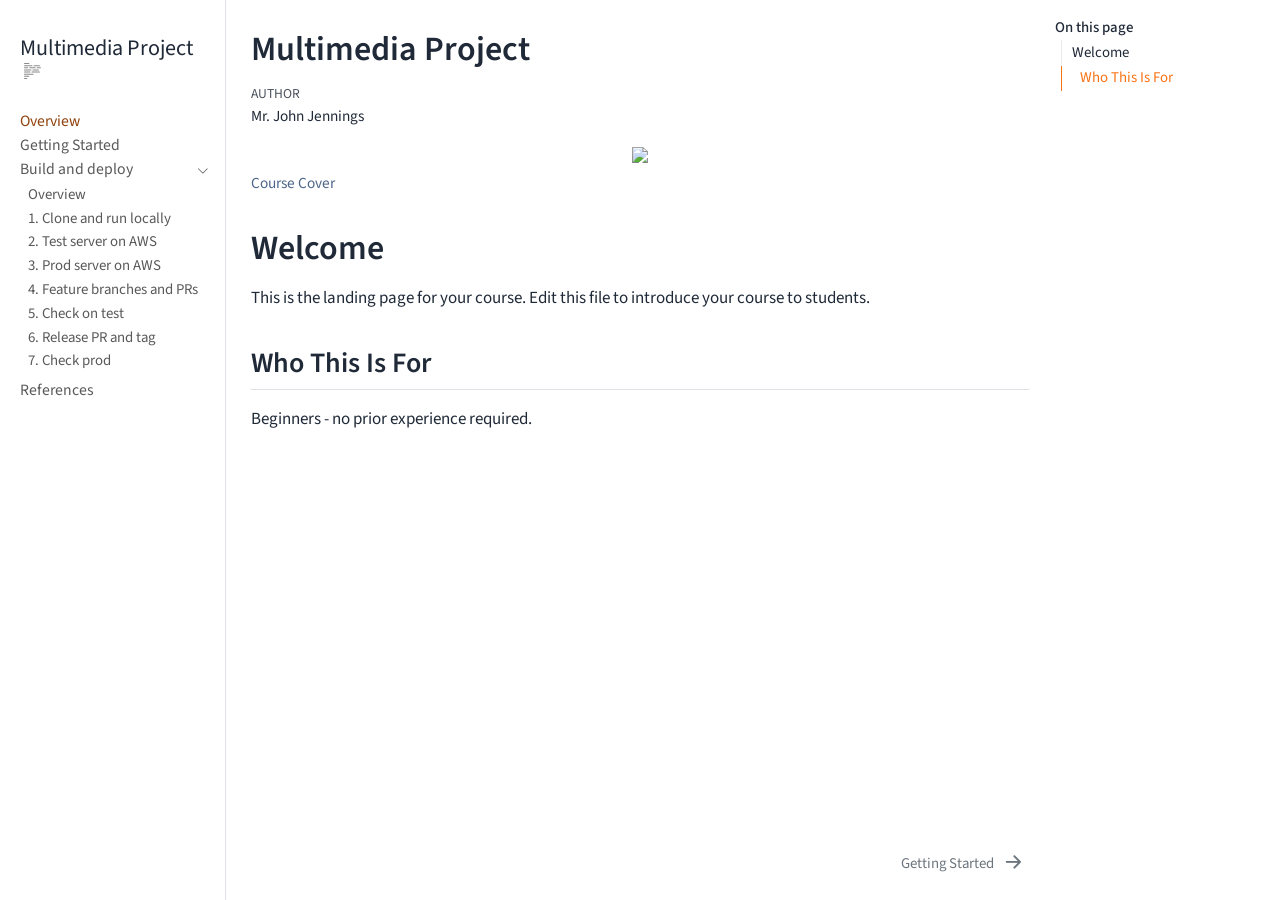
==== index.html @ 807e8c69 "deploy: johnfjennings/coursefoundry-multimedia-project@d8e4546cbbb1b9f22b62d1eb087c49deff6fbadc" ====
<!DOCTYPE html>
<html xmlns="http://www.w3.org/1999/xhtml" lang="en" xml:lang="en"><head>

<meta charset="utf-8">
<meta name="generator" content="quarto-1.9.36">

<meta name="viewport" content="width=device-width, initial-scale=1.0, user-scalable=yes">

<meta name="author" content="Mr.&nbsp;John Jennings">

<title>Multimedia Project</title>
<style>
/* Default styles provided by pandoc.
** See https://pandoc.org/MANUAL.html#variables-for-html for config info.
*/
code{white-space: pre-wrap;}
span.smallcaps{font-variant: small-caps;}
div.columns{display: flex; gap: min(4vw, 1.5em);}
div.column{flex: auto; overflow-x: auto;}
div.hanging-indent{margin-left: 1.5em; text-indent: -1.5em;}
ul.task-list{list-style: none;}
ul.task-list li input[type="checkbox"] {
  width: 0.8em;
  margin: 0 0.8em 0.2em -1em; /* quarto-specific, see https://github.com/quarto-dev/quarto-cli/issues/4556 */ 
  vertical-align: middle;
}
</style>


<script src="site_libs/quarto-nav/quarto-nav.js"></script>
<script src="site_libs/quarto-nav/headroom.min.js"></script>
<script src="site_libs/clipboard/clipboard.min.js"></script>
<script src="site_libs/quarto-search/autocomplete.umd.js"></script>
<script src="site_libs/quarto-search/fuse.min.js"></script>
<script src="site_libs/quarto-search/quarto-search.js"></script>
<meta name="quarto:offset" content="./">
<link href="./modules/01-introduction/01-welcome.html" rel="next">
<script src="site_libs/quarto-html/quarto.js" type="module"></script>
<script src="site_libs/quarto-html/tabsets/tabsets.js" type="module"></script>
<script src="site_libs/quarto-html/popper.min.js"></script>
<script src="site_libs/quarto-html/tippy.umd.min.js"></script>
<script src="site_libs/quarto-html/anchor.min.js"></script>
<link href="site_libs/quarto-html/tippy.css" rel="stylesheet">
<link href="site_libs/quarto-html/quarto-syntax-highlighting-845c23b38eaddc0f92fda52bfe77a8c8.css" rel="stylesheet" class="quarto-color-scheme" id="quarto-text-highlighting-styles">
<link href="site_libs/quarto-html/quarto-syntax-highlighting-dark-f418161beb48e0141c760e455f12af2c.css" rel="stylesheet" class="quarto-color-scheme quarto-color-alternate" id="quarto-text-highlighting-styles">
<link href="site_libs/quarto-html/quarto-syntax-highlighting-845c23b38eaddc0f92fda52bfe77a8c8.css" rel="stylesheet" class="quarto-color-scheme-extra" id="quarto-text-highlighting-styles">
<script src="site_libs/bootstrap/bootstrap.min.js"></script>
<link href="site_libs/bootstrap/bootstrap-icons.css" rel="stylesheet">
<link href="site_libs/bootstrap/bootstrap-019dd9e30329d5e39bc12f546347f0af.min.css" rel="stylesheet" append-hash="true" class="quarto-color-scheme" id="quarto-bootstrap" data-mode="light">
<link href="site_libs/bootstrap/bootstrap-dark-019dd9e30329d5e39bc12f546347f0af.min.css" rel="stylesheet" append-hash="true" class="quarto-color-scheme quarto-color-alternate" id="quarto-bootstrap" data-mode="light">
<link href="site_libs/bootstrap/bootstrap-019dd9e30329d5e39bc12f546347f0af.min.css" rel="stylesheet" append-hash="true" class="quarto-color-scheme-extra" id="quarto-bootstrap" data-mode="light">
<link href="site_libs/quarto-contrib/naquiz-styles-1.0.4/buttons.css" rel="stylesheet">
<script id="quarto-search-options" type="application/json">{
  "location": "navbar",
  "copy-button": false,
  "collapse-after": 3,
  "panel-placement": "end",
  "type": "textbox",
  "limit": 50,
  "keyboard-shortcut": [
    "f",
    "/",
    "s"
  ],
  "language": {
    "search-no-results-text": "No results",
    "search-matching-documents-text": "matching documents",
    "search-copy-link-title": "Copy link to search",
    "search-hide-matches-text": "Hide additional matches",
    "search-more-match-text": "more match in this document",
    "search-more-matches-text": "more matches in this document",
    "search-clear-button-title": "Clear",
    "search-text-placeholder": "",
    "search-detached-cancel-button-title": "Cancel",
    "search-submit-button-title": "Submit",
    "search-label": "Search"
  }
}</script>


<meta property="og:title" content="Multimedia Project">
<meta property="og:description" content="">
<meta property="og:image" content="https://odvtslzlamhvkuthtsnx.supabase.co/storage/v1/object/public/course-assets/d8053ab3-9aa1-4a5c-8a88-1c094bd2d24f/images/cf-cover.svg">
<meta property="og:site_name" content="Multimedia Project">
<script type='application/ld+json'>{"@context": "https://schema.org", "@type": "Course", "name": "Multimedia Project", "description": "A free online course published with CourseFoundry.", "url": "https://johnfjennings.github.io/coursefoundry-multimedia-project-pages/", "inLanguage": "en", "provider": {"@type": "Organization", "name": "CourseFoundry", "url": "https://www.coursefoundry.com"}, "offers": {"@type": "Offer", "category": "Free", "price": 0, "priceCurrency": "USD"}, "hasCourseInstance": {"@type": "CourseInstance", "courseMode": "online"}}</script></head>

<body class="nav-sidebar docked quarto-light">

<div id="quarto-search-results"></div>
  <header id="quarto-header" class="headroom fixed-top">
  <nav class="quarto-secondary-nav">
    <div class="container-fluid d-flex">
      <button type="button" class="quarto-btn-toggle btn" data-bs-toggle="collapse" role="button" data-bs-target=".quarto-sidebar-collapse-item" aria-controls="quarto-sidebar" aria-expanded="false" aria-label="Toggle sidebar navigation" onclick="if (window.quartoToggleHeadroom) { window.quartoToggleHeadroom(); }">
        <i class="bi bi-layout-text-sidebar-reverse"></i>
      </button>
        <nav class="quarto-page-breadcrumbs" aria-label="breadcrumb"><ol class="breadcrumb"><li class="breadcrumb-item"><a href="./index.html">Overview</a></li></ol></nav>
        <a class="flex-grow-1" role="navigation" data-bs-toggle="collapse" data-bs-target=".quarto-sidebar-collapse-item" aria-controls="quarto-sidebar" aria-expanded="false" aria-label="Toggle sidebar navigation" onclick="if (window.quartoToggleHeadroom) { window.quartoToggleHeadroom(); }">      
        </a>
    </div>
  </nav>
</header>
<!-- content -->
<div id="quarto-content" class="quarto-container page-columns page-rows-contents page-layout-article">
<!-- sidebar -->
  <nav id="quarto-sidebar" class="sidebar collapse collapse-horizontal quarto-sidebar-collapse-item sidebar-navigation docked overflow-auto">
    <div class="pt-lg-2 mt-2 text-left sidebar-header">
    <div class="sidebar-title mb-0 py-0">
      <a href="./">Multimedia Project</a> 
        <div class="sidebar-tools-main">
  <a href="" class="quarto-reader-toggle quarto-navigation-tool px-1" onclick="window.quartoToggleReader(); return false;" title="Toggle reader mode">
  <div class="quarto-reader-toggle-btn">
  <i class="bi"></i>
  </div>
</a>
</div>
    </div>
      </div>
    <div class="sidebar-menu-container"> 
    <ul class="list-unstyled mt-1">
        <li class="sidebar-item">
  <div class="sidebar-item-container"> 
  <a href="./index.html" class="sidebar-item-text sidebar-link active">
 <span class="menu-text">Overview</span></a>
  </div>
</li>
        <li class="sidebar-item">
  <div class="sidebar-item-container"> 
  <a href="./modules/01-introduction/01-welcome.html" class="sidebar-item-text sidebar-link">
 <span class="menu-text">Getting Started</span></a>
  </div>
</li>
        <li class="sidebar-item sidebar-item-section">
      <div class="sidebar-item-container"> 
            <a class="sidebar-item-text sidebar-link text-start" data-bs-toggle="collapse" data-bs-target="#quarto-sidebar-section-1" role="navigation" aria-expanded="true">
 <span class="menu-text">Build and deploy</span></a>
          <a class="sidebar-item-toggle text-start" data-bs-toggle="collapse" data-bs-target="#quarto-sidebar-section-1" role="navigation" aria-expanded="true" aria-label="Toggle section">
            <i class="bi bi-chevron-right ms-2"></i>
          </a> 
      </div>
      <ul id="quarto-sidebar-section-1" class="collapse list-unstyled sidebar-section depth1 show">  
          <li class="sidebar-item">
  <div class="sidebar-item-container"> 
  <a href="./modules/02-build-and-deploy/00-overview.html" class="sidebar-item-text sidebar-link">
 <span class="menu-text">Overview</span></a>
  </div>
</li>
          <li class="sidebar-item">
  <div class="sidebar-item-container"> 
  <a href="./modules/02-build-and-deploy/01-clone-and-run-locally.html" class="sidebar-item-text sidebar-link">
 <span class="menu-text">1. Clone and run locally</span></a>
  </div>
</li>
          <li class="sidebar-item">
  <div class="sidebar-item-container"> 
  <a href="./modules/02-build-and-deploy/02-test-server.html" class="sidebar-item-text sidebar-link">
 <span class="menu-text">2. Test server on AWS</span></a>
  </div>
</li>
          <li class="sidebar-item">
  <div class="sidebar-item-container"> 
  <a href="./modules/02-build-and-deploy/03-prod-server.html" class="sidebar-item-text sidebar-link">
 <span class="menu-text">3. Prod server on AWS</span></a>
  </div>
</li>
          <li class="sidebar-item">
  <div class="sidebar-item-container"> 
  <a href="./modules/02-build-and-deploy/04-feature-branches-and-prs.html" class="sidebar-item-text sidebar-link">
 <span class="menu-text">4. Feature branches and PRs</span></a>
  </div>
</li>
          <li class="sidebar-item">
  <div class="sidebar-item-container"> 
  <a href="./modules/02-build-and-deploy/05-check-on-test.html" class="sidebar-item-text sidebar-link">
 <span class="menu-text">5. Check on test</span></a>
  </div>
</li>
          <li class="sidebar-item">
  <div class="sidebar-item-container"> 
  <a href="./modules/02-build-and-deploy/06-release-pr-and-tag.html" class="sidebar-item-text sidebar-link">
 <span class="menu-text">6. Release PR and tag</span></a>
  </div>
</li>
          <li class="sidebar-item">
  <div class="sidebar-item-container"> 
  <a href="./modules/02-build-and-deploy/07-check-prod.html" class="sidebar-item-text sidebar-link">
 <span class="menu-text">7. Check prod</span></a>
  </div>
</li>
      </ul>
  </li>
        <li class="sidebar-item">
  <div class="sidebar-item-container"> 
  <a href="./references.html" class="sidebar-item-text sidebar-link">
 <span class="menu-text">References</span></a>
  </div>
</li>
    </ul>
    </div>
</nav>
<div id="quarto-sidebar-glass" class="quarto-sidebar-collapse-item" data-bs-toggle="collapse" data-bs-target=".quarto-sidebar-collapse-item"></div>
<!-- margin-sidebar -->
    <div id="quarto-margin-sidebar" class="sidebar margin-sidebar">
        <nav id="TOC" role="doc-toc" class="toc-active">
    <h2 id="toc-title">On this page</h2>
   
  <ul>
  <li><a href="#welcome" id="toc-welcome" class="nav-link active" data-scroll-target="#welcome">Welcome</a>
  <ul class="collapse">
  <li><a href="#who-this-is-for" id="toc-who-this-is-for" class="nav-link" data-scroll-target="#who-this-is-for">Who This Is For</a></li>
  </ul></li>
  </ul>
</nav>
    </div>
<!-- main -->
<main class="content" id="quarto-document-content">

<header id="title-block-header" class="quarto-title-block default">
<div class="quarto-title">
<h1 class="title">Multimedia Project</h1>
</div>



<div class="quarto-title-meta">

    <div>
    <div class="quarto-title-meta-heading">Author</div>
    <div class="quarto-title-meta-contents">
             <p>Mr.&nbsp;John Jennings </p>
          </div>
  </div>
    
  
    
  </div>
  


</header>


<div class="quarto-figure quarto-figure-center">
<figure class="figure">
<p><img src="https://odvtslzlamhvkuthtsnx.supabase.co/storage/v1/object/public/course-assets/d8053ab3-9aa1-4a5c-8a88-1c094bd2d24f/images/cf-cover.svg" class="img-fluid figure-img"></p>
<figcaption>Course Cover</figcaption>
</figure>
</div>
<section id="welcome" class="level1">
<h1>Welcome</h1>
<p>This is the landing page for your course. Edit this file to introduce your course to students.</p>
<section id="who-this-is-for" class="level2">
<h2 class="anchored" data-anchor-id="who-this-is-for">Who This Is For</h2>
<p>Beginners - no prior experience required.</p>


</section>
</section>

</main> <!-- /main -->
<script id="quarto-html-after-body" type="application/javascript">
  window.document.addEventListener("DOMContentLoaded", function (event) {
    const icon = "";
    const anchorJS = new window.AnchorJS();
    anchorJS.options = {
      placement: 'right',
      icon: icon
    };
    anchorJS.add('.anchored');
    const isCodeAnnotation = (el) => {
      for (const clz of el.classList) {
        if (clz.startsWith('code-annotation-')) {                     
          return true;
        }
      }
      return false;
    }
    const onCopySuccess = function(e) {
      // button target
      const button = e.trigger;
      // don't keep focus
      button.blur();
      // flash "checked"
      button.classList.add('code-copy-button-checked');
      var currentTitle = button.getAttribute("title");
      button.setAttribute("title", "Copied!");
      let tooltip;
      if (window.bootstrap) {
        button.setAttribute("data-bs-toggle", "tooltip");
        button.setAttribute("data-bs-placement", "left");
        button.setAttribute("data-bs-title", "Copied!");
        tooltip = new bootstrap.Tooltip(button, 
          { trigger: "manual", 
            customClass: "code-copy-button-tooltip",
            offset: [0, -8]});
        tooltip.show();    
      }
      setTimeout(function() {
        if (tooltip) {
          tooltip.hide();
          button.removeAttribute("data-bs-title");
          button.removeAttribute("data-bs-toggle");
          button.removeAttribute("data-bs-placement");
        }
        button.setAttribute("title", currentTitle);
        button.classList.remove('code-copy-button-checked');
      }, 1000);
      // clear code selection
      e.clearSelection();
    }
    const getTextToCopy = function(trigger) {
      const outerScaffold = trigger.parentElement.cloneNode(true);
      const codeEl = outerScaffold.querySelector('code');
      for (const childEl of codeEl.children) {
        if (isCodeAnnotation(childEl)) {
          childEl.remove();
        }
      }
      return codeEl.innerText;
    }
    const clipboard = new window.ClipboardJS('.code-copy-button:not([data-in-quarto-modal])', {
      text: getTextToCopy
    });
    clipboard.on('success', onCopySuccess);
    if (window.document.getElementById('quarto-embedded-source-code-modal')) {
      const clipboardModal = new window.ClipboardJS('.code-copy-button[data-in-quarto-modal]', {
        text: getTextToCopy,
        container: window.document.getElementById('quarto-embedded-source-code-modal')
      });
      clipboardModal.on('success', onCopySuccess);
    }
      var localhostRegex = new RegExp(/^(?:http|https):\/\/localhost\:?[0-9]*\//);
      var mailtoRegex = new RegExp(/^mailto:/);
        var filterRegex = new RegExp('/' + window.location.host + '/');
      var isInternal = (href) => {
          return filterRegex.test(href) || localhostRegex.test(href) || mailtoRegex.test(href);
      }
      // Inspect non-navigation links and adorn them if external
     var links = window.document.querySelectorAll('a[href]:not(.nav-link):not(.navbar-brand):not(.toc-action):not(.sidebar-link):not(.sidebar-item-toggle):not(.pagination-link):not(.no-external):not([aria-hidden]):not(.dropdown-item):not(.quarto-navigation-tool):not(.about-link)');
      for (var i=0; i<links.length; i++) {
        const link = links[i];
        if (!isInternal(link.href)) {
          // undo the damage that might have been done by quarto-nav.js in the case of
          // links that we want to consider external
          if (link.dataset.originalHref !== undefined) {
            link.href = link.dataset.originalHref;
          }
        }
      }
    function tippyHover(el, contentFn, onTriggerFn, onUntriggerFn) {
      const config = {
        allowHTML: true,
        maxWidth: 500,
        delay: 100,
        arrow: false,
        appendTo: function(el) {
            return el.parentElement;
        },
        interactive: true,
        interactiveBorder: 10,
        theme: 'quarto',
        placement: 'bottom-start',
      };
      if (contentFn) {
        config.content = contentFn;
      }
      if (onTriggerFn) {
        config.onTrigger = onTriggerFn;
      }
      if (onUntriggerFn) {
        config.onUntrigger = onUntriggerFn;
      }
      window.tippy(el, config); 
    }
    const noterefs = window.document.querySelectorAll('a[role="doc-noteref"]');
    for (var i=0; i<noterefs.length; i++) {
      const ref = noterefs[i];
      tippyHover(ref, function() {
        // use id or data attribute instead here
        let href = ref.getAttribute('data-footnote-href') || ref.getAttribute('href');
        try { href = new URL(href).hash; } catch {}
        const id = href.replace(/^#\/?/, "");
        const note = window.document.getElementById(id);
        if (note) {
          return note.innerHTML;
        } else {
          return "";
        }
      });
    }
    const xrefs = window.document.querySelectorAll('a.quarto-xref');
    const processXRef = (id, note) => {
      // Strip column container classes
      const stripColumnClz = (el) => {
        el.classList.remove("page-full", "page-columns");
        if (el.children) {
          for (const child of el.children) {
            stripColumnClz(child);
          }
        }
      }
      stripColumnClz(note)
      if (id === null || id.startsWith('sec-')) {
        // Special case sections, only their first couple elements
        const container = document.createElement("div");
        if (note.children && note.children.length > 2) {
          container.appendChild(note.children[0].cloneNode(true));
          for (let i = 1; i < note.children.length; i++) {
            const child = note.children[i];
            if (child.tagName === "P" && child.innerText === "") {
              continue;
            } else {
              container.appendChild(child.cloneNode(true));
              break;
            }
          }
          if (window.Quarto?.typesetMath) {
            window.Quarto.typesetMath(container);
          }
          return container.innerHTML
        } else {
          if (window.Quarto?.typesetMath) {
            window.Quarto.typesetMath(note);
          }
          return note.innerHTML;
        }
      } else {
        // Remove any anchor links if they are present
        const anchorLink = note.querySelector('a.anchorjs-link');
        if (anchorLink) {
          anchorLink.remove();
        }
        if (window.Quarto?.typesetMath) {
          window.Quarto.typesetMath(note);
        }
        if (note.classList.contains("callout")) {
          return note.outerHTML;
        } else {
          return note.innerHTML;
        }
      }
    }
    for (var i=0; i<xrefs.length; i++) {
      const xref = xrefs[i];
      tippyHover(xref, undefined, function(instance) {
        instance.disable();
        let url = xref.getAttribute('href');
        let hash = undefined; 
        if (url.startsWith('#')) {
          hash = url;
        } else {
          try { hash = new URL(url).hash; } catch {}
        }
        if (hash) {
          const id = hash.replace(/^#\/?/, "");
          const note = window.document.getElementById(id);
          if (note !== null) {
            try {
              const html = processXRef(id, note.cloneNode(true));
              instance.setContent(html);
            } finally {
              instance.enable();
              instance.show();
            }
          } else {
            // See if we can fetch this
            fetch(url.split('#')[0])
            .then(res => res.text())
            .then(html => {
              const parser = new DOMParser();
              const htmlDoc = parser.parseFromString(html, "text/html");
              const note = htmlDoc.getElementById(id);
              if (note !== null) {
                const html = processXRef(id, note);
                instance.setContent(html);
              } 
            }).finally(() => {
              instance.enable();
              instance.show();
            });
          }
        } else {
          // See if we can fetch a full url (with no hash to target)
          // This is a special case and we should probably do some content thinning / targeting
          fetch(url)
          .then(res => res.text())
          .then(html => {
            const parser = new DOMParser();
            const htmlDoc = parser.parseFromString(html, "text/html");
            const note = htmlDoc.querySelector('main.content');
            if (note !== null) {
              // This should only happen for chapter cross references
              // (since there is no id in the URL)
              // remove the first header
              if (note.children.length > 0 && note.children[0].tagName === "HEADER") {
                note.children[0].remove();
              }
              const html = processXRef(null, note);
              instance.setContent(html);
            } 
          }).finally(() => {
            instance.enable();
            instance.show();
          });
        }
      }, function(instance) {
      });
    }
        let selectedAnnoteEl;
        const selectorForAnnotation = ( cell, annotation) => {
          let cellAttr = 'data-code-cell="' + cell + '"';
          let lineAttr = 'data-code-annotation="' +  annotation + '"';
          const selector = 'span[' + cellAttr + '][' + lineAttr + ']';
          return selector;
        }
        const selectCodeLines = (annoteEl) => {
          const doc = window.document;
          const targetCell = annoteEl.getAttribute("data-target-cell");
          const targetAnnotation = annoteEl.getAttribute("data-target-annotation");
          const annoteSpan = window.document.querySelector(selectorForAnnotation(targetCell, targetAnnotation));
          const lines = annoteSpan.getAttribute("data-code-lines").split(",");
          const lineIds = lines.map((line) => {
            return targetCell + "-" + line;
          })
          let top = null;
          let height = null;
          let parent = null;
          if (lineIds.length > 0) {
              //compute the position of the single el (top and bottom and make a div)
              const el = window.document.getElementById(lineIds[0]);
              top = el.offsetTop;
              height = el.offsetHeight;
              parent = el.parentElement.parentElement;
            if (lineIds.length > 1) {
              const lastEl = window.document.getElementById(lineIds[lineIds.length - 1]);
              const bottom = lastEl.offsetTop + lastEl.offsetHeight;
              height = bottom - top;
            }
            if (top !== null && height !== null && parent !== null) {
              // cook up a div (if necessary) and position it 
              let div = window.document.getElementById("code-annotation-line-highlight");
              if (div === null) {
                div = window.document.createElement("div");
                div.setAttribute("id", "code-annotation-line-highlight");
                div.style.position = 'absolute';
                parent.appendChild(div);
              }
              div.style.top = top - 2 + "px";
              div.style.height = height + 4 + "px";
              div.style.left = 0;
              let gutterDiv = window.document.getElementById("code-annotation-line-highlight-gutter");
              if (gutterDiv === null) {
                gutterDiv = window.document.createElement("div");
                gutterDiv.setAttribute("id", "code-annotation-line-highlight-gutter");
                gutterDiv.style.position = 'absolute';
                const codeCell = window.document.getElementById(targetCell);
                const gutter = codeCell.querySelector('.code-annotation-gutter');
                gutter.appendChild(gutterDiv);
              }
              gutterDiv.style.top = top - 2 + "px";
              gutterDiv.style.height = height + 4 + "px";
            }
            selectedAnnoteEl = annoteEl;
          }
        };
        const unselectCodeLines = () => {
          const elementsIds = ["code-annotation-line-highlight", "code-annotation-line-highlight-gutter"];
          elementsIds.forEach((elId) => {
            const div = window.document.getElementById(elId);
            if (div) {
              div.remove();
            }
          });
          selectedAnnoteEl = undefined;
        };
          // Handle positioning of the toggle
      window.addEventListener(
        "resize",
        throttle(() => {
          elRect = undefined;
          if (selectedAnnoteEl) {
            selectCodeLines(selectedAnnoteEl);
          }
        }, 10)
      );
      function throttle(fn, ms) {
      let throttle = false;
      let timer;
        return (...args) => {
          if(!throttle) { // first call gets through
              fn.apply(this, args);
              throttle = true;
          } else { // all the others get throttled
              if(timer) clearTimeout(timer); // cancel #2
              timer = setTimeout(() => {
                fn.apply(this, args);
                timer = throttle = false;
              }, ms);
          }
        };
      }
        // Attach click handler to the DT
        const annoteDls = window.document.querySelectorAll('dt[data-target-cell]');
        for (const annoteDlNode of annoteDls) {
          annoteDlNode.addEventListener('click', (event) => {
            const clickedEl = event.target;
            if (clickedEl !== selectedAnnoteEl) {
              unselectCodeLines();
              const activeEl = window.document.querySelector('dt[data-target-cell].code-annotation-active');
              if (activeEl) {
                activeEl.classList.remove('code-annotation-active');
              }
              selectCodeLines(clickedEl);
              clickedEl.classList.add('code-annotation-active');
            } else {
              // Unselect the line
              unselectCodeLines();
              clickedEl.classList.remove('code-annotation-active');
            }
          });
        }
    const findCites = (el) => {
      const parentEl = el.parentElement;
      if (parentEl) {
        const cites = parentEl.dataset.cites;
        if (cites) {
          return {
            el,
            cites: cites.split(' ')
          };
        } else {
          return findCites(el.parentElement)
        }
      } else {
        return undefined;
      }
    };
    var bibliorefs = window.document.querySelectorAll('a[role="doc-biblioref"]');
    for (var i=0; i<bibliorefs.length; i++) {
      const ref = bibliorefs[i];
      const citeInfo = findCites(ref);
      if (citeInfo) {
        tippyHover(citeInfo.el, function() {
          var popup = window.document.createElement('div');
          citeInfo.cites.forEach(function(cite) {
            var citeDiv = window.document.createElement('div');
            citeDiv.classList.add('hanging-indent');
            citeDiv.classList.add('csl-entry');
            var biblioDiv = window.document.getElementById('ref-' + cite);
            if (biblioDiv) {
              citeDiv.innerHTML = biblioDiv.innerHTML;
            }
            popup.appendChild(citeDiv);
          });
          return popup.innerHTML;
        });
      }
    }
  });
  </script>
<nav class="page-navigation">
  <div class="nav-page nav-page-previous">
  </div>
  <div class="nav-page nav-page-next">
      <a href="./modules/01-introduction/01-welcome.html" class="pagination-link" aria-label="Getting Started">
        <span class="nav-page-text">Getting Started</span> <i class="bi bi-arrow-right-short"></i>
      </a>
  </div>
</nav>
</div> <!-- /content -->
<!-- Render ```mermaid fenced code blocks that Quarto leaves as plain code -->
<script>
  document.addEventListener('DOMContentLoaded', function () {
    var fenced = document.querySelectorAll('pre.sourceCode.mermaid');
    if (!fenced.length) return;
    function run() {
      mermaid.initialize({ startOnLoad: false, theme: 'dark' });
      fenced.forEach(function (pre) {
        var code = pre.querySelector('code');
        var text = code ? code.textContent : pre.textContent;
        var wrapper = pre.closest('div.sourceCode') || pre;
        var div = document.createElement('div');
        div.className = 'mermaid';
        div.textContent = text;
        if (wrapper.parentNode) wrapper.parentNode.replaceChild(div, wrapper);
      });
      mermaid.run({ querySelector: '.mermaid' });
    }
    if (window.mermaid) {
      run();
    } else {
      var s = document.createElement('script');
      s.src = 'https://cdn.jsdelivr.net/npm/mermaid@11/dist/mermaid.min.js';
      s.onload = run;
      document.head.appendChild(s);
    }
  });
</script>
<script defer="" src="https://cdn.jsdelivr.net/npm/alpinejs@3.12.0/dist/cdn.min.js"></script>




</body></html>
---- site_libs/quarto-html/tippy.css ----
.tippy-box[data-animation=fade][data-state=hidden]{opacity:0}[data-tippy-root]{max-width:calc(100vw - 10px)}.tippy-box{position:relative;background-color:#333;color:#fff;border-radius:4px;font-size:14px;line-height:1.4;white-space:normal;outline:0;transition-property:transform,visibility,opacity}.tippy-box[data-placement^=top]>.tippy-arrow{bottom:0}.tippy-box[data-placement^=top]>.tippy-arrow:before{bottom:-7px;left:0;border-width:8px 8px 0;border-top-color:initial;transform-origin:center top}.tippy-box[data-placement^=bottom]>.tippy-arrow{top:0}.tippy-box[data-placement^=bottom]>.tippy-arrow:before{top:-7px;left:0;border-width:0 8px 8px;border-bottom-color:initial;transform-origin:center bottom}.tippy-box[data-placement^=left]>.tippy-arrow{right:0}.tippy-box[data-placement^=left]>.tippy-arrow:before{border-width:8px 0 8px 8px;border-left-color:initial;right:-7px;transform-origin:center left}.tippy-box[data-placement^=right]>.tippy-arrow{left:0}.tippy-box[data-placement^=right]>.tippy-arrow:before{left:-7px;border-width:8px 8px 8px 0;border-right-color:initial;transform-origin:center right}.tippy-box[data-inertia][data-state=visible]{transition-timing-function:cubic-bezier(.54,1.5,.38,1.11)}.tippy-arrow{width:16px;height:16px;color:#333}.tippy-arrow:before{content:"";position:absolute;border-color:transparent;border-style:solid}.tippy-content{position:relative;padding:5px 9px;z-index:1}
---- site_libs/quarto-html/quarto-syntax-highlighting-845c23b38eaddc0f92fda52bfe77a8c8.css ----
/* quarto syntax highlight colors */
:root {
  --quarto-hl-ot-color: #003B4F;
  --quarto-hl-at-color: #657422;
  --quarto-hl-ss-color: #20794D;
  --quarto-hl-an-color: #5E5E5E;
  --quarto-hl-fu-color: #4758AB;
  --quarto-hl-st-color: #20794D;
  --quarto-hl-cf-color: #003B4F;
  --quarto-hl-op-color: #5E5E5E;
  --quarto-hl-er-color: #AD0000;
  --quarto-hl-bn-color: #AD0000;
  --quarto-hl-al-color: #AD0000;
  --quarto-hl-va-color: #111111;
  --quarto-hl-bu-color: inherit;
  --quarto-hl-ex-color: inherit;
  --quarto-hl-pp-color: #AD0000;
  --quarto-hl-in-color: #5E5E5E;
  --quarto-hl-vs-color: #20794D;
  --quarto-hl-wa-color: #5E5E5E;
  --quarto-hl-do-color: #5E5E5E;
  --quarto-hl-im-color: #00769E;
  --quarto-hl-ch-color: #20794D;
  --quarto-hl-dt-color: #AD0000;
  --quarto-hl-fl-color: #AD0000;
  --quarto-hl-co-color: #5E5E5E;
  --quarto-hl-cv-color: #5E5E5E;
  --quarto-hl-cn-color: #8f5902;
  --quarto-hl-sc-color: #5E5E5E;
  --quarto-hl-dv-color: #AD0000;
  --quarto-hl-kw-color: #003B4F;
}

/* other quarto variables */
:root {
  --quarto-font-monospace: SFMono-Regular, Menlo, Monaco, Consolas, "Liberation Mono", "Courier New", monospace;
}

/* syntax highlight based on Pandoc's rules */
pre > code.sourceCode > span {
  color: #003B4F;
}

code.sourceCode > span {
  color: #003B4F;
}

div.sourceCode,
div.sourceCode pre.sourceCode {
  color: #003B4F;
}

/* Normal */
code span {
  color: #003B4F;
}

/* Alert */
code span.al {
  color: #AD0000;
  font-style: inherit;
}

/* Annotation */
code span.an {
  color: #5E5E5E;
  font-style: inherit;
}

/* Attribute */
code span.at {
  color: #657422;
  font-style: inherit;
}

/* BaseN */
code span.bn {
  color: #AD0000;
  font-style: inherit;
}

/* BuiltIn */
code span.bu {
  font-style: inherit;
}

/* ControlFlow */
code span.cf {
  color: #003B4F;
  font-weight: bold;
  font-style: inherit;
}

/* Char */
code span.ch {
  color: #20794D;
  font-style: inherit;
}

/* Constant */
code span.cn {
  color: #8f5902;
  font-style: inherit;
}

/* Comment */
code span.co {
  color: #5E5E5E;
  font-style: inherit;
}

/* CommentVar */
code span.cv {
  color: #5E5E5E;
  font-style: italic;
}

/* Documentation */
code span.do {
  color: #5E5E5E;
  font-style: italic;
}

/* DataType */
code span.dt {
  color: #AD0000;
  font-style: inherit;
}

/* DecVal */
code span.dv {
  color: #AD0000;
  font-style: inherit;
}

/* Error */
code span.er {
  color: #AD0000;
  font-style: inherit;
}

/* Extension */
code span.ex {
  font-style: inherit;
}

/* Float */
code span.fl {
  color: #AD0000;
  font-style: inherit;
}

/* Function */
code span.fu {
  color: #4758AB;
  font-style: inherit;
}

/* Import */
code span.im {
  color: #00769E;
  font-style: inherit;
}

/* Information */
code span.in {
  color: #5E5E5E;
  font-style: inherit;
}

/* Keyword */
code span.kw {
  color: #003B4F;
  font-weight: bold;
  font-style: inherit;
}

/* Operator */
code span.op {
  color: #5E5E5E;
  font-style: inherit;
}

/* Other */
code span.ot {
  color: #003B4F;
  font-style: inherit;
}

/* Preprocessor */
code span.pp {
  color: #AD0000;
  font-style: inherit;
}

/* SpecialChar */
code span.sc {
  color: #5E5E5E;
  font-style: inherit;
}

/* SpecialString */
code span.ss {
  color: #20794D;
  font-style: inherit;
}

/* String */
code span.st {
  color: #20794D;
  font-style: inherit;
}

/* Variable */
code span.va {
  color: #111111;
  font-style: inherit;
}

/* VerbatimString */
code span.vs {
  color: #20794D;
  font-style: inherit;
}

/* Warning */
code span.wa {
  color: #5E5E5E;
  font-style: italic;
}

.prevent-inlining {
  content: "</";
}

/*# sourceMappingURL=ac89f0bb514bba72461919f78549e31c.css.map */
---- site_libs/quarto-html/quarto-syntax-highlighting-dark-f418161beb48e0141c760e455f12af2c.css ----
/* quarto syntax highlight colors */
:root {
  --quarto-hl-al-color: #f07178;
  --quarto-hl-an-color: #d4d0ab;
  --quarto-hl-at-color: #00e0e0;
  --quarto-hl-bn-color: #d4d0ab;
  --quarto-hl-bu-color: #abe338;
  --quarto-hl-ch-color: #abe338;
  --quarto-hl-co-color: #f8f8f2;
  --quarto-hl-cv-color: #ffd700;
  --quarto-hl-cn-color: #ffd700;
  --quarto-hl-cf-color: #ffa07a;
  --quarto-hl-dt-color: #ffa07a;
  --quarto-hl-dv-color: #d4d0ab;
  --quarto-hl-do-color: #f8f8f2;
  --quarto-hl-er-color: #f07178;
  --quarto-hl-ex-color: #00e0e0;
  --quarto-hl-fl-color: #d4d0ab;
  --quarto-hl-fu-color: #ffa07a;
  --quarto-hl-im-color: #abe338;
  --quarto-hl-in-color: #d4d0ab;
  --quarto-hl-kw-color: #ffa07a;
  --quarto-hl-op-color: #ffa07a;
  --quarto-hl-ot-color: #00e0e0;
  --quarto-hl-pp-color: #dcc6e0;
  --quarto-hl-re-color: #00e0e0;
  --quarto-hl-sc-color: #abe338;
  --quarto-hl-ss-color: #abe338;
  --quarto-hl-st-color: #abe338;
  --quarto-hl-va-color: #00e0e0;
  --quarto-hl-vs-color: #abe338;
  --quarto-hl-wa-color: #dcc6e0;
}

/* other quarto variables */
:root {
  --quarto-font-monospace: SFMono-Regular, Menlo, Monaco, Consolas, "Liberation Mono", "Courier New", monospace;
}

/* syntax highlight based on Pandoc's rules */
pre > code.sourceCode > span {
  color: #f8f8f2;
}

code.sourceCode > span {
  color: #f8f8f2;
}

div.sourceCode,
div.sourceCode pre.sourceCode {
  color: #f8f8f2;
}

/* Normal */
code span {
  color: #f8f8f2;
}

/* Alert */
code span.al {
  color: #f07178;
}

/* Annotation */
code span.an {
  color: #d4d0ab;
}

/* Attribute */
code span.at {
  color: #00e0e0;
}

/* BaseN */
code span.bn {
  color: #d4d0ab;
}

/* BuiltIn */
code span.bu {
  color: #abe338;
}

/* ControlFlow */
code span.cf {
  font-weight: bold;
  color: #ffa07a;
}

/* Char */
code span.ch {
  color: #abe338;
}

/* Constant */
code span.cn {
  color: #ffd700;
}

/* Comment */
code span.co {
  font-style: italic;
  color: #f8f8f2;
}

/* CommentVar */
code span.cv {
  color: #ffd700;
}

/* Documentation */
code span.do {
  color: #f8f8f2;
}

/* DataType */
code span.dt {
  color: #ffa07a;
}

/* DecVal */
code span.dv {
  color: #d4d0ab;
}

/* Error */
code span.er {
  color: #f07178;
  text-decoration: underline;
}

/* Extension */
code span.ex {
  font-weight: bold;
  color: #00e0e0;
}

/* Float */
code span.fl {
  color: #d4d0ab;
}

/* Function */
code span.fu {
  color: #ffa07a;
}

/* Import */
code span.im {
  color: #abe338;
}

/* Information */
code span.in {
  color: #d4d0ab;
}

/* Keyword */
code span.kw {
  font-weight: bold;
  color: #ffa07a;
}

/* Operator */
code span.op {
  color: #ffa07a;
}

/* Other */
code span.ot {
  color: #00e0e0;
}

/* Preprocessor */
code span.pp {
  color: #dcc6e0;
}

/* RegionMarker */
code span.re {
  background-color: #f8f8f2;
  color: #00e0e0;
}

/* SpecialChar */
code span.sc {
  color: #abe338;
}

/* SpecialString */
code span.ss {
  color: #abe338;
}

/* String */
code span.st {
  color: #abe338;
}

/* Variable */
code span.va {
  color: #00e0e0;
}

/* VerbatimString */
code span.vs {
  color: #abe338;
}

/* Warning */
code span.wa {
  color: #dcc6e0;
}

.prevent-inlining {
  content: "</";
}

/*# sourceMappingURL=378c2a0cc31455d06730fbe37c8f3789.css.map */
---- site_libs/quarto-html/quarto-syntax-highlighting-845c23b38eaddc0f92fda52bfe77a8c8.css ----
/* quarto syntax highlight colors */
:root {
  --quarto-hl-ot-color: #003B4F;
  --quarto-hl-at-color: #657422;
  --quarto-hl-ss-color: #20794D;
  --quarto-hl-an-color: #5E5E5E;
  --quarto-hl-fu-color: #4758AB;
  --quarto-hl-st-color: #20794D;
  --quarto-hl-cf-color: #003B4F;
  --quarto-hl-op-color: #5E5E5E;
  --quarto-hl-er-color: #AD0000;
  --quarto-hl-bn-color: #AD0000;
  --quarto-hl-al-color: #AD0000;
  --quarto-hl-va-color: #111111;
  --quarto-hl-bu-color: inherit;
  --quarto-hl-ex-color: inherit;
  --quarto-hl-pp-color: #AD0000;
  --quarto-hl-in-color: #5E5E5E;
  --quarto-hl-vs-color: #20794D;
  --quarto-hl-wa-color: #5E5E5E;
  --quarto-hl-do-color: #5E5E5E;
  --quarto-hl-im-color: #00769E;
  --quarto-hl-ch-color: #20794D;
  --quarto-hl-dt-color: #AD0000;
  --quarto-hl-fl-color: #AD0000;
  --quarto-hl-co-color: #5E5E5E;
  --quarto-hl-cv-color: #5E5E5E;
  --quarto-hl-cn-color: #8f5902;
  --quarto-hl-sc-color: #5E5E5E;
  --quarto-hl-dv-color: #AD0000;
  --quarto-hl-kw-color: #003B4F;
}

/* other quarto variables */
:root {
  --quarto-font-monospace: SFMono-Regular, Menlo, Monaco, Consolas, "Liberation Mono", "Courier New", monospace;
}

/* syntax highlight based on Pandoc's rules */
pre > code.sourceCode > span {
  color: #003B4F;
}

code.sourceCode > span {
  color: #003B4F;
}

div.sourceCode,
div.sourceCode pre.sourceCode {
  color: #003B4F;
}

/* Normal */
code span {
  color: #003B4F;
}

/* Alert */
code span.al {
  color: #AD0000;
  font-style: inherit;
}

/* Annotation */
code span.an {
  color: #5E5E5E;
  font-style: inherit;
}

/* Attribute */
code span.at {
  color: #657422;
  font-style: inherit;
}

/* BaseN */
code span.bn {
  color: #AD0000;
  font-style: inherit;
}

/* BuiltIn */
code span.bu {
  font-style: inherit;
}

/* ControlFlow */
code span.cf {
  color: #003B4F;
  font-weight: bold;
  font-style: inherit;
}

/* Char */
code span.ch {
  color: #20794D;
  font-style: inherit;
}

/* Constant */
code span.cn {
  color: #8f5902;
  font-style: inherit;
}

/* Comment */
code span.co {
  color: #5E5E5E;
  font-style: inherit;
}

/* CommentVar */
code span.cv {
  color: #5E5E5E;
  font-style: italic;
}

/* Documentation */
code span.do {
  color: #5E5E5E;
  font-style: italic;
}

/* DataType */
code span.dt {
  color: #AD0000;
  font-style: inherit;
}

/* DecVal */
code span.dv {
  color: #AD0000;
  font-style: inherit;
}

/* Error */
code span.er {
  color: #AD0000;
  font-style: inherit;
}

/* Extension */
code span.ex {
  font-style: inherit;
}

/* Float */
code span.fl {
  color: #AD0000;
  font-style: inherit;
}

/* Function */
code span.fu {
  color: #4758AB;
  font-style: inherit;
}

/* Import */
code span.im {
  color: #00769E;
  font-style: inherit;
}

/* Information */
code span.in {
  color: #5E5E5E;
  font-style: inherit;
}

/* Keyword */
code span.kw {
  color: #003B4F;
  font-weight: bold;
  font-style: inherit;
}

/* Operator */
code span.op {
  color: #5E5E5E;
  font-style: inherit;
}

/* Other */
code span.ot {
  color: #003B4F;
  font-style: inherit;
}

/* Preprocessor */
code span.pp {
  color: #AD0000;
  font-style: inherit;
}

/* SpecialChar */
code span.sc {
  color: #5E5E5E;
  font-style: inherit;
}

/* SpecialString */
code span.ss {
  color: #20794D;
  font-style: inherit;
}

/* String */
code span.st {
  color: #20794D;
  font-style: inherit;
}

/* Variable */
code span.va {
  color: #111111;
  font-style: inherit;
}

/* VerbatimString */
code span.vs {
  color: #20794D;
  font-style: inherit;
}

/* Warning */
code span.wa {
  color: #5E5E5E;
  font-style: italic;
}

.prevent-inlining {
  content: "</";
}

/*# sourceMappingURL=ac89f0bb514bba72461919f78549e31c.css.map */
---- site_libs/quarto-contrib/naquiz-styles-1.0.4/buttons.css ----
.btn-group-xs > .btn, .btn-xs {
  padding: 1px 5px;
  font-size: 12px;
  line-height: 1.5;
  border-radius: 3px;
}

#correct {
  color: green;
}

[id^="no"] {
  color: red;
}

.button-clear button {
  background-color: #f9fafb;
  border-color: #f9fafb;
}

.button-hint button {
  background-color: #FFFAA0;
  border-color: #FFFAA0;
}

.button-hint .border-warning {
  border-color: #FFFAA0 !important;
}

.button-answer button {
  background-color: #e7f1ff;
  border-color: #e7f1ff;
}

.button-answer .border-info {
  border-color: #e7f1ff !important;
}
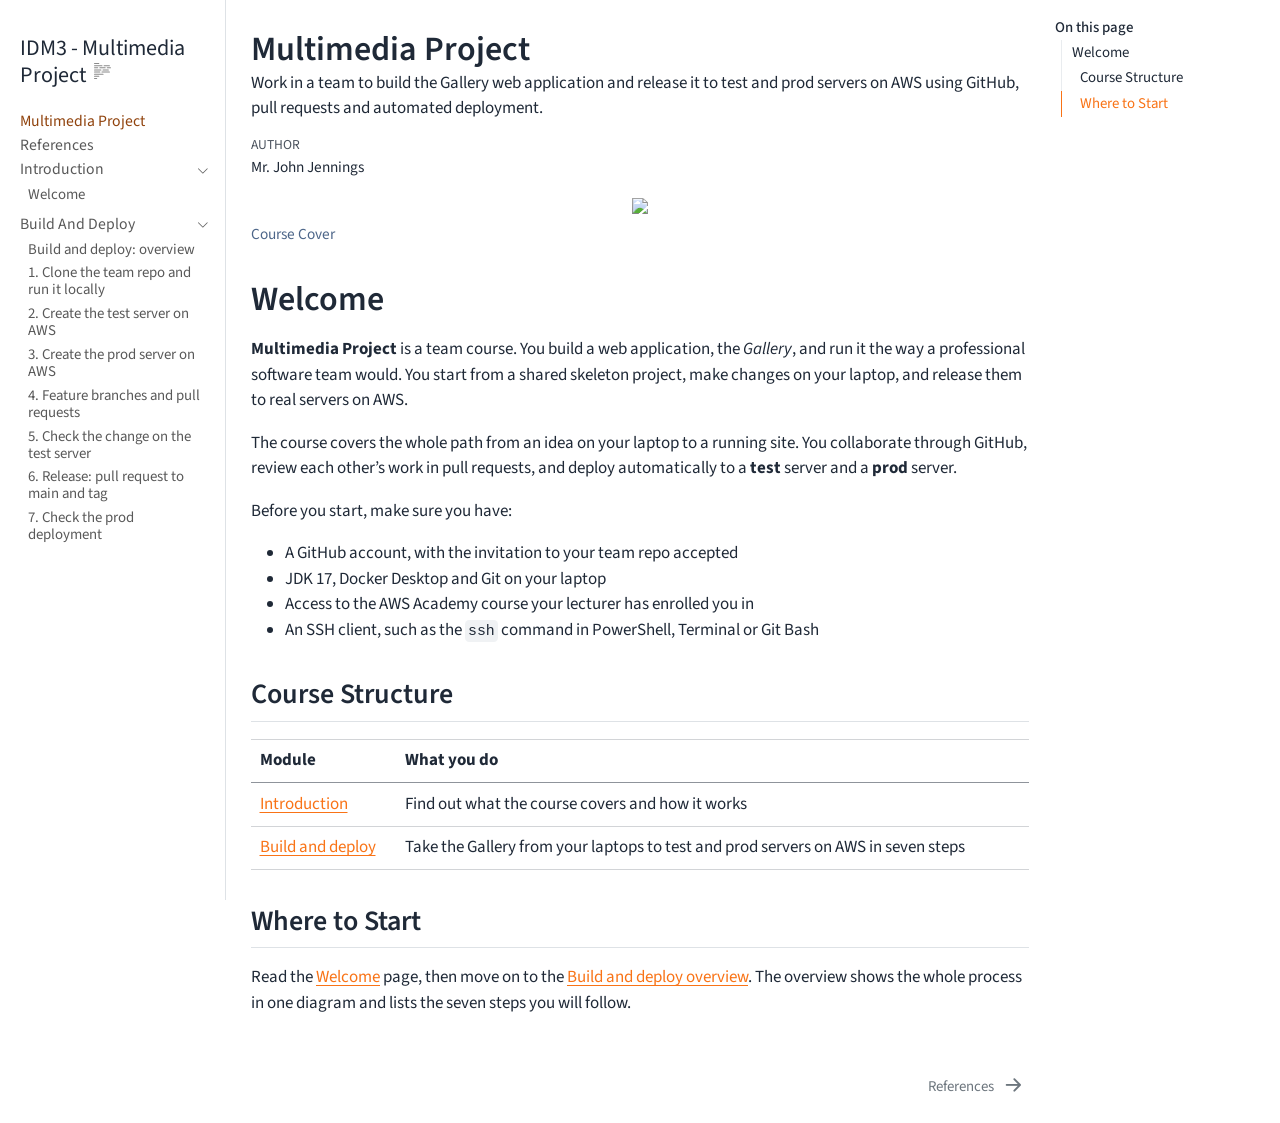
==== commit fd83d3ac: "deploy: johnfjennings/coursefoundry-multimedia-project@3de30b4bca92e68969b86ac8ddb9a40f94cdc189" ====
--- a/index.html
+++ b/index.html
@@ -7,8 +7,9 @@
 <meta name="viewport" content="width=device-width, initial-scale=1.0, user-scalable=yes">
 
 <meta name="author" content="Mr.&nbsp;John Jennings">
-
-<title>Multimedia Project</title>
+<meta name="description" content="Work in a team to build the Gallery web application and release it to test and prod servers on AWS using GitHub, pull requests and automated deployment.">
+
+<title>Multimedia Project – IDM3 - Multimedia Project</title>
 <style>
 /* Default styles provided by pandoc.
 ** See https://pandoc.org/MANUAL.html#variables-for-html for config info.
@@ -34,7 +35,7 @@
 <script src="site_libs/quarto-search/fuse.min.js"></script>
 <script src="site_libs/quarto-search/quarto-search.js"></script>
 <meta name="quarto:offset" content="./">
-<link href="./modules/01-introduction/01-welcome.html" rel="next">
+<link href="./references.html" rel="next">
 <script src="site_libs/quarto-html/quarto.js" type="module"></script>
 <script src="site_libs/quarto-html/tabsets/tabsets.js" type="module"></script>
 <script src="site_libs/quarto-html/popper.min.js"></script>
@@ -78,11 +79,11 @@
 }</script>
 
 
-<meta property="og:title" content="Multimedia Project">
-<meta property="og:description" content="">
+<meta property="og:title" content="Multimedia Project – IDM3 - Multimedia Project">
+<meta property="og:description" content="Work in a team to build the Gallery web application and release it to test and prod servers on AWS using GitHub, pull requests and automated deployment.">
 <meta property="og:image" content="https://odvtslzlamhvkuthtsnx.supabase.co/storage/v1/object/public/course-assets/d8053ab3-9aa1-4a5c-8a88-1c094bd2d24f/images/cf-cover.svg">
-<meta property="og:site_name" content="Multimedia Project">
-<script type='application/ld+json'>{"@context": "https://schema.org", "@type": "Course", "name": "Multimedia Project", "description": "A free online course published with CourseFoundry.", "url": "https://johnfjennings.github.io/coursefoundry-multimedia-project-pages/", "inLanguage": "en", "provider": {"@type": "Organization", "name": "CourseFoundry", "url": "https://www.coursefoundry.com"}, "offers": {"@type": "Offer", "category": "Free", "price": 0, "priceCurrency": "USD"}, "hasCourseInstance": {"@type": "CourseInstance", "courseMode": "online"}}</script></head>
+<meta property="og:site_name" content="IDM3 - Multimedia Project">
+<script type='application/ld+json'>{"@context": "https://schema.org", "@type": "Course", "name": "IDM3 - Multimedia Project", "description": "A free online course published with CourseFoundry.", "url": "https://johnfjennings.github.io/coursefoundry-multimedia-project-pages/", "inLanguage": "en", "provider": {"@type": "Organization", "name": "CourseFoundry", "url": "https://www.coursefoundry.com"}, "offers": {"@type": "Offer", "category": "Free", "price": 0, "priceCurrency": "USD"}, "hasCourseInstance": {"@type": "CourseInstance", "courseMode": "online"}}</script></head>
 
 <body class="nav-sidebar docked quarto-light">
 
@@ -93,7 +94,7 @@
       <button type="button" class="quarto-btn-toggle btn" data-bs-toggle="collapse" role="button" data-bs-target=".quarto-sidebar-collapse-item" aria-controls="quarto-sidebar" aria-expanded="false" aria-label="Toggle sidebar navigation" onclick="if (window.quartoToggleHeadroom) { window.quartoToggleHeadroom(); }">
         <i class="bi bi-layout-text-sidebar-reverse"></i>
       </button>
-        <nav class="quarto-page-breadcrumbs" aria-label="breadcrumb"><ol class="breadcrumb"><li class="breadcrumb-item"><a href="./index.html">Overview</a></li></ol></nav>
+        <nav class="quarto-page-breadcrumbs" aria-label="breadcrumb"><ol class="breadcrumb"><li class="breadcrumb-item"><a href="./index.html">Multimedia Project</a></li></ol></nav>
         <a class="flex-grow-1" role="navigation" data-bs-toggle="collapse" data-bs-target=".quarto-sidebar-collapse-item" aria-controls="quarto-sidebar" aria-expanded="false" aria-label="Toggle sidebar navigation" onclick="if (window.quartoToggleHeadroom) { window.quartoToggleHeadroom(); }">      
         </a>
     </div>
@@ -105,7 +106,7 @@
   <nav id="quarto-sidebar" class="sidebar collapse collapse-horizontal quarto-sidebar-collapse-item sidebar-navigation docked overflow-auto">
     <div class="pt-lg-2 mt-2 text-left sidebar-header">
     <div class="sidebar-title mb-0 py-0">
-      <a href="./">Multimedia Project</a> 
+      <a href="./">IDM3 - Multimedia Project</a> 
         <div class="sidebar-tools-main">
   <a href="" class="quarto-reader-toggle quarto-navigation-tool px-1" onclick="window.quartoToggleReader(); return false;" title="Toggle reader mode">
   <div class="quarto-reader-toggle-btn">
@@ -120,19 +121,19 @@
         <li class="sidebar-item">
   <div class="sidebar-item-container"> 
   <a href="./index.html" class="sidebar-item-text sidebar-link active">
- <span class="menu-text">Overview</span></a>
+ <span class="menu-text">Multimedia Project</span></a>
   </div>
 </li>
         <li class="sidebar-item">
   <div class="sidebar-item-container"> 
-  <a href="./modules/01-introduction/01-welcome.html" class="sidebar-item-text sidebar-link">
- <span class="menu-text">Getting Started</span></a>
+  <a href="./references.html" class="sidebar-item-text sidebar-link">
+ <span class="menu-text">References</span></a>
   </div>
 </li>
         <li class="sidebar-item sidebar-item-section">
       <div class="sidebar-item-container"> 
             <a class="sidebar-item-text sidebar-link text-start" data-bs-toggle="collapse" data-bs-target="#quarto-sidebar-section-1" role="navigation" aria-expanded="true">
- <span class="menu-text">Build and deploy</span></a>
+ <span class="menu-text">Introduction</span></a>
           <a class="sidebar-item-toggle text-start" data-bs-toggle="collapse" data-bs-target="#quarto-sidebar-section-1" role="navigation" aria-expanded="true" aria-label="Toggle section">
             <i class="bi bi-chevron-right ms-2"></i>
           </a> 
@@ -140,60 +141,71 @@
       <ul id="quarto-sidebar-section-1" class="collapse list-unstyled sidebar-section depth1 show">  
           <li class="sidebar-item">
   <div class="sidebar-item-container"> 
-  <a href="./modules/02-build-and-deploy/00-overview.html" class="sidebar-item-text sidebar-link">
- <span class="menu-text">Overview</span></a>
-  </div>
-</li>
-          <li class="sidebar-item">
-  <div class="sidebar-item-container"> 
-  <a href="./modules/02-build-and-deploy/01-clone-and-run-locally.html" class="sidebar-item-text sidebar-link">
- <span class="menu-text">1. Clone and run locally</span></a>
-  </div>
-</li>
-          <li class="sidebar-item">
-  <div class="sidebar-item-container"> 
-  <a href="./modules/02-build-and-deploy/02-test-server.html" class="sidebar-item-text sidebar-link">
- <span class="menu-text">2. Test server on AWS</span></a>
-  </div>
-</li>
-          <li class="sidebar-item">
-  <div class="sidebar-item-container"> 
-  <a href="./modules/02-build-and-deploy/03-prod-server.html" class="sidebar-item-text sidebar-link">
- <span class="menu-text">3. Prod server on AWS</span></a>
-  </div>
-</li>
-          <li class="sidebar-item">
-  <div class="sidebar-item-container"> 
-  <a href="./modules/02-build-and-deploy/04-feature-branches-and-prs.html" class="sidebar-item-text sidebar-link">
- <span class="menu-text">4. Feature branches and PRs</span></a>
-  </div>
-</li>
-          <li class="sidebar-item">
-  <div class="sidebar-item-container"> 
-  <a href="./modules/02-build-and-deploy/05-check-on-test.html" class="sidebar-item-text sidebar-link">
- <span class="menu-text">5. Check on test</span></a>
-  </div>
-</li>
-          <li class="sidebar-item">
-  <div class="sidebar-item-container"> 
-  <a href="./modules/02-build-and-deploy/06-release-pr-and-tag.html" class="sidebar-item-text sidebar-link">
- <span class="menu-text">6. Release PR and tag</span></a>
-  </div>
-</li>
-          <li class="sidebar-item">
-  <div class="sidebar-item-container"> 
-  <a href="./modules/02-build-and-deploy/07-check-prod.html" class="sidebar-item-text sidebar-link">
- <span class="menu-text">7. Check prod</span></a>
+  <a href="./modules/01-introduction/01-welcome.html" class="sidebar-item-text sidebar-link">
+ <span class="menu-text">Welcome</span></a>
   </div>
 </li>
       </ul>
   </li>
-        <li class="sidebar-item">
-  <div class="sidebar-item-container"> 
-  <a href="./references.html" class="sidebar-item-text sidebar-link">
- <span class="menu-text">References</span></a>
-  </div>
-</li>
+        <li class="sidebar-item sidebar-item-section">
+      <div class="sidebar-item-container"> 
+            <a class="sidebar-item-text sidebar-link text-start" data-bs-toggle="collapse" data-bs-target="#quarto-sidebar-section-2" role="navigation" aria-expanded="true">
+ <span class="menu-text">Build And Deploy</span></a>
+          <a class="sidebar-item-toggle text-start" data-bs-toggle="collapse" data-bs-target="#quarto-sidebar-section-2" role="navigation" aria-expanded="true" aria-label="Toggle section">
+            <i class="bi bi-chevron-right ms-2"></i>
+          </a> 
+      </div>
+      <ul id="quarto-sidebar-section-2" class="collapse list-unstyled sidebar-section depth1 show">  
+          <li class="sidebar-item">
+  <div class="sidebar-item-container"> 
+  <a href="./modules/02-build-and-deploy/00-overview.html" class="sidebar-item-text sidebar-link">
+ <span class="menu-text">Build and deploy: overview</span></a>
+  </div>
+</li>
+          <li class="sidebar-item">
+  <div class="sidebar-item-container"> 
+  <a href="./modules/02-build-and-deploy/01-clone-and-run-locally.html" class="sidebar-item-text sidebar-link">
+ <span class="menu-text">1. Clone the team repo and run it locally</span></a>
+  </div>
+</li>
+          <li class="sidebar-item">
+  <div class="sidebar-item-container"> 
+  <a href="./modules/02-build-and-deploy/02-test-server.html" class="sidebar-item-text sidebar-link">
+ <span class="menu-text">2. Create the test server on AWS</span></a>
+  </div>
+</li>
+          <li class="sidebar-item">
+  <div class="sidebar-item-container"> 
+  <a href="./modules/02-build-and-deploy/03-prod-server.html" class="sidebar-item-text sidebar-link">
+ <span class="menu-text">3. Create the prod server on AWS</span></a>
+  </div>
+</li>
+          <li class="sidebar-item">
+  <div class="sidebar-item-container"> 
+  <a href="./modules/02-build-and-deploy/04-feature-branches-and-prs.html" class="sidebar-item-text sidebar-link">
+ <span class="menu-text">4. Feature branches and pull requests</span></a>
+  </div>
+</li>
+          <li class="sidebar-item">
+  <div class="sidebar-item-container"> 
+  <a href="./modules/02-build-and-deploy/05-check-on-test.html" class="sidebar-item-text sidebar-link">
+ <span class="menu-text">5. Check the change on the test server</span></a>
+  </div>
+</li>
+          <li class="sidebar-item">
+  <div class="sidebar-item-container"> 
+  <a href="./modules/02-build-and-deploy/06-release-pr-and-tag.html" class="sidebar-item-text sidebar-link">
+ <span class="menu-text">6. Release: pull request to main and tag</span></a>
+  </div>
+</li>
+          <li class="sidebar-item">
+  <div class="sidebar-item-container"> 
+  <a href="./modules/02-build-and-deploy/07-check-prod.html" class="sidebar-item-text sidebar-link">
+ <span class="menu-text">7. Check the prod deployment</span></a>
+  </div>
+</li>
+      </ul>
+  </li>
     </ul>
     </div>
 </nav>
@@ -206,7 +218,8 @@
   <ul>
   <li><a href="#welcome" id="toc-welcome" class="nav-link active" data-scroll-target="#welcome">Welcome</a>
   <ul class="collapse">
-  <li><a href="#who-this-is-for" id="toc-who-this-is-for" class="nav-link" data-scroll-target="#who-this-is-for">Who This Is For</a></li>
+  <li><a href="#course-structure" id="toc-course-structure" class="nav-link" data-scroll-target="#course-structure">Course Structure</a></li>
+  <li><a href="#where-to-start" id="toc-where-to-start" class="nav-link" data-scroll-target="#where-to-start">Where to Start</a></li>
   </ul></li>
   </ul>
 </nav>
@@ -219,6 +232,11 @@
 <h1 class="title">Multimedia Project</h1>
 </div>
 
+<div>
+  <div class="description">
+    Work in a team to build the Gallery web application and release it to test and prod servers on AWS using GitHub, pull requests and automated deployment.
+  </div>
+</div>
 
 
 <div class="quarto-title-meta">
@@ -247,10 +265,39 @@
 </div>
 <section id="welcome" class="level1">
 <h1>Welcome</h1>
-<p>This is the landing page for your course. Edit this file to introduce your course to students.</p>
-<section id="who-this-is-for" class="level2">
-<h2 class="anchored" data-anchor-id="who-this-is-for">Who This Is For</h2>
-<p>Beginners - no prior experience required.</p>
+<p><strong>Multimedia Project</strong> is a team course. You build a web application, the <em>Gallery</em>, and run it the way a professional software team would. You start from a shared skeleton project, make changes on your laptop, and release them to real servers on AWS.</p>
+<p>The course covers the whole path from an idea on your laptop to a running site. You collaborate through GitHub, review each other’s work in pull requests, and deploy automatically to a <strong>test</strong> server and a <strong>prod</strong> server.</p>
+<p>Before you start, make sure you have:</p>
+<ul>
+<li>A GitHub account, with the invitation to your team repo accepted</li>
+<li>JDK 17, Docker Desktop and Git on your laptop</li>
+<li>Access to the AWS Academy course your lecturer has enrolled you in</li>
+<li>An SSH client, such as the <code>ssh</code> command in PowerShell, Terminal or Git Bash</li>
+</ul>
+<section id="course-structure" class="level2">
+<h2 class="anchored" data-anchor-id="course-structure">Course Structure</h2>
+<table class="caption-top table">
+<thead>
+<tr class="header">
+<th>Module</th>
+<th>What you do</th>
+</tr>
+</thead>
+<tbody>
+<tr class="odd">
+<td><a href="./modules/01-introduction/01-welcome.html">Introduction</a></td>
+<td>Find out what the course covers and how it works</td>
+</tr>
+<tr class="even">
+<td><a href="./modules/02-build-and-deploy/00-overview.html">Build and deploy</a></td>
+<td>Take the Gallery from your laptops to test and prod servers on AWS in seven steps</td>
+</tr>
+</tbody>
+</table>
+</section>
+<section id="where-to-start" class="level2">
+<h2 class="anchored" data-anchor-id="where-to-start">Where to Start</h2>
+<p>Read the <a href="./modules/01-introduction/01-welcome.html">Welcome</a> page, then move on to the <a href="./modules/02-build-and-deploy/00-overview.html">Build and deploy overview</a>. The overview shows the whole process in one diagram and lists the seven steps you will follow.</p>
 
 
 </section>
@@ -661,8 +708,8 @@
   <div class="nav-page nav-page-previous">
   </div>
   <div class="nav-page nav-page-next">
-      <a href="./modules/01-introduction/01-welcome.html" class="pagination-link" aria-label="Getting Started">
-        <span class="nav-page-text">Getting Started</span> <i class="bi bi-arrow-right-short"></i>
+      <a href="./references.html" class="pagination-link" aria-label="References">
+        <span class="nav-page-text">References</span> <i class="bi bi-arrow-right-short"></i>
       </a>
   </div>
 </nav>
@@ -700,4 +747,5 @@
 
 
 
+<!-- CourseFoundry feedback embed disabled -->
 </body></html>
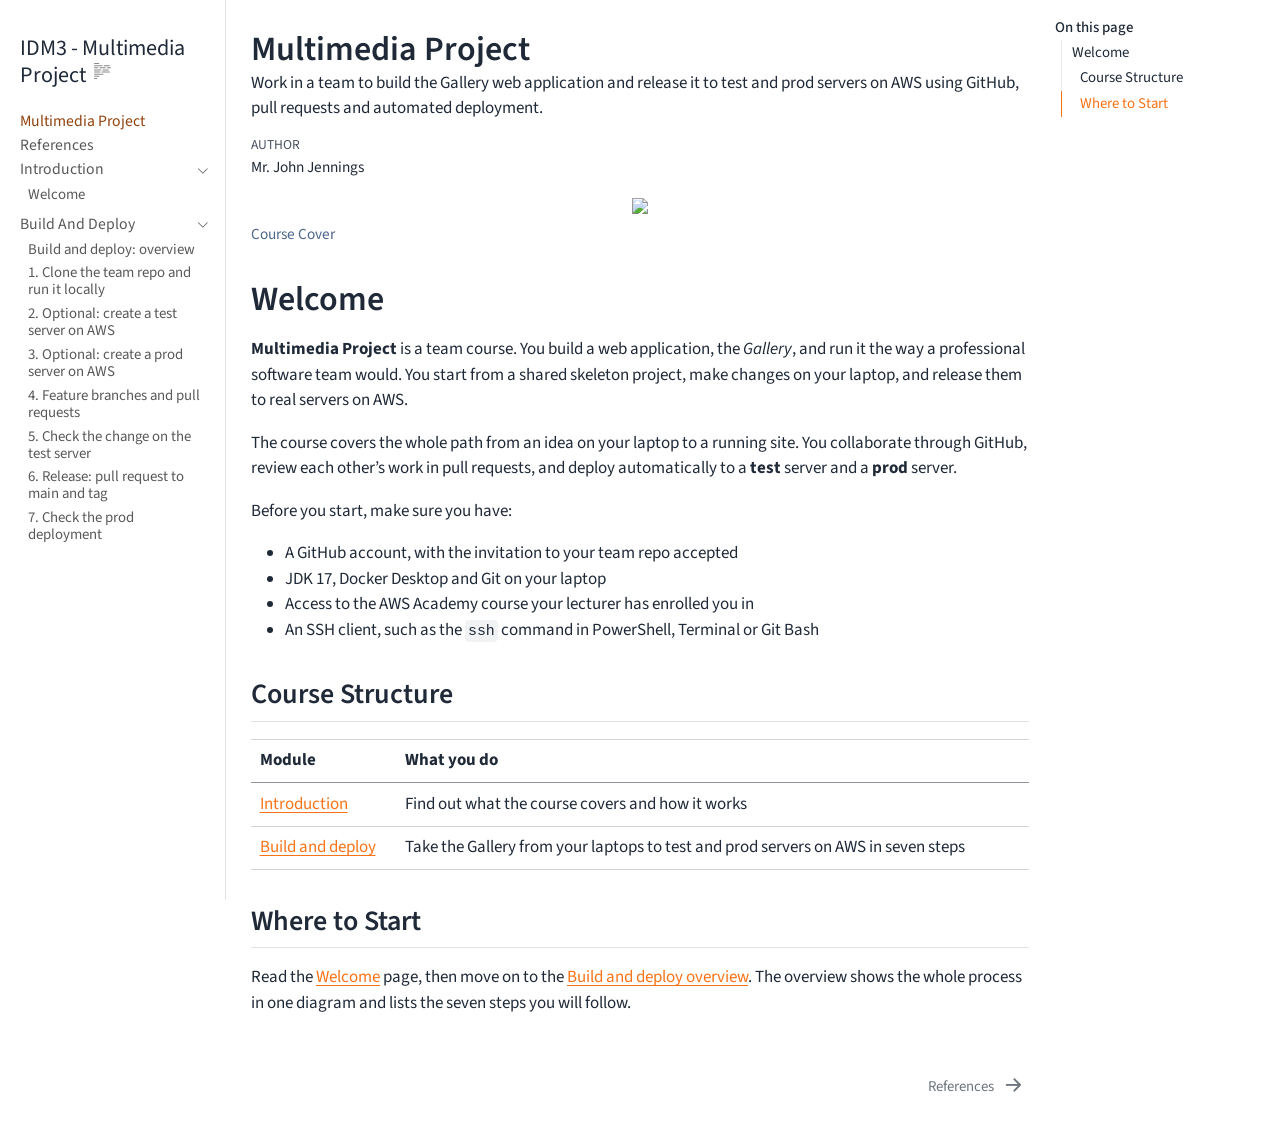
==== commit bbeeceee: "deploy: johnfjennings/coursefoundry-multimedia-project@259d7fb227ade9fdcfd2d865433b5b20d4c0f416" ====
--- a/index.html
+++ b/index.html
@@ -171,13 +171,13 @@
           <li class="sidebar-item">
   <div class="sidebar-item-container"> 
   <a href="./modules/02-build-and-deploy/02-test-server.html" class="sidebar-item-text sidebar-link">
- <span class="menu-text">2. Create the test server on AWS</span></a>
+ <span class="menu-text">2. Optional: create a test server on AWS</span></a>
   </div>
 </li>
           <li class="sidebar-item">
   <div class="sidebar-item-container"> 
   <a href="./modules/02-build-and-deploy/03-prod-server.html" class="sidebar-item-text sidebar-link">
- <span class="menu-text">3. Create the prod server on AWS</span></a>
+ <span class="menu-text">3. Optional: create a prod server on AWS</span></a>
   </div>
 </li>
           <li class="sidebar-item">
